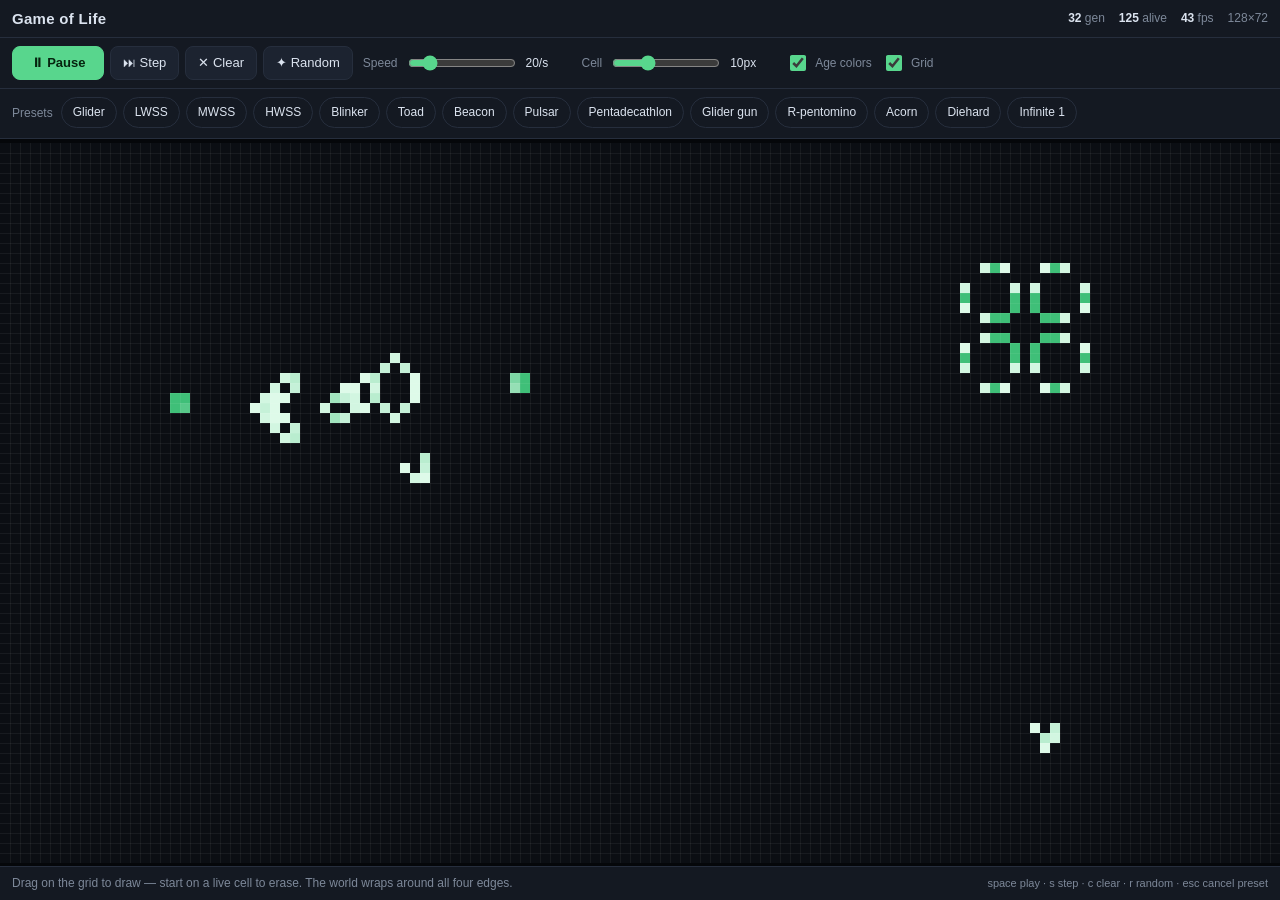
==== index.html @ c2ee35f7 "Add Conway's Game of Life on a toroidal grid A dependency-free HTML/JS simulation. The grid fills th" ====
<!DOCTYPE html>
<html lang="en">
<head>
<meta charset="utf-8">
<meta name="viewport" content="width=device-width, initial-scale=1, maximum-scale=1, user-scalable=no, viewport-fit=cover">
<meta name="color-scheme" content="dark">
<title>Conway's Game of Life — infinite torus</title>
<link rel="stylesheet" href="styles.css">
</head>
<body>
<div id="app">
  <header class="bar">
    <h1>Game of Life</h1>
    <div class="stats">
      <span><b id="stat-gen">0</b> gen</span>
      <span><b id="stat-pop">0</b> alive</span>
      <span><b id="stat-fps">0</b> fps</span>
      <span class="dim" id="stat-size">0×0</span>
    </div>
  </header>

  <div class="bar controls">
    <div class="group">
      <button id="btn-play" class="primary" aria-label="Play / pause">▶ Play</button>
      <button id="btn-step" aria-label="Step one generation">⏭ Step</button>
      <button id="btn-clear" aria-label="Clear the grid">✕ Clear</button>
      <button id="btn-random" aria-label="Fill with random cells">✦ Random</button>
    </div>
    <label class="slider">
      <span>Speed</span>
      <input id="speed" type="range" min="1" max="121" value="20">
      <output id="speed-out">20/s</output>
    </label>
    <label class="slider">
      <span>Cell</span>
      <input id="cellsize" type="range" min="2" max="28" value="10">
      <output id="cellsize-out">10px</output>
    </label>
    <label class="check"><input id="agecolors" type="checkbox" checked><span>Age colors</span></label>
    <label class="check"><input id="gridlines" type="checkbox" checked><span>Grid</span></label>
  </div>

  <div class="bar presets">
    <span class="presets-label">Presets</span>
    <div id="preset-chips" class="chips"></div>
  </div>

  <main id="stage">
    <canvas id="view"></canvas>
  </main>

  <footer class="bar hint">
    <span id="hint">Drag on the grid to draw — start on a live cell to erase. The world wraps around all four edges.</span>
    <span class="dim keys">space play · s step · c clear · r random · esc cancel preset</span>
  </footer>
</div>
<script src="app.js"></script>
</body>
</html>
---- styles.css ----
:root {
  --bg: #0b0e13;
  --panel: #141922;
  --panel-2: #1c2330;
  --line: #262e3d;
  --text: #dbe3ef;
  --dim: #7d8899;
  --accent: #58d68d;
  --accent-ink: #06240f;
}

* { box-sizing: border-box; }

html, body {
  margin: 0;
  height: 100%;
  overflow: hidden;
  background: var(--bg);
  color: var(--text);
  font: 14px/1.4 ui-sans-serif, -apple-system, "Segoe UI", Roboto, Helvetica, Arial, sans-serif;
  -webkit-text-size-adjust: 100%;
  -webkit-tap-highlight-color: transparent;
  overscroll-behavior: none;
}

#app {
  display: flex;
  flex-direction: column;
  height: 100%;
  padding: env(safe-area-inset-top) env(safe-area-inset-right) env(safe-area-inset-bottom) env(safe-area-inset-left);
}

.bar {
  display: flex;
  align-items: center;
  gap: 10px;
  padding: 8px 12px;
  background: var(--panel);
  border-bottom: 1px solid var(--line);
  flex: 0 0 auto;
  flex-wrap: wrap;
}

header.bar { justify-content: space-between; }

h1 {
  margin: 0;
  font-size: 15px;
  font-weight: 650;
  letter-spacing: .02em;
}

.stats {
  display: flex;
  gap: 14px;
  font-variant-numeric: tabular-nums;
  color: var(--dim);
  font-size: 12px;
}
.stats b { color: var(--text); font-weight: 600; }
.dim { color: var(--dim); }

.group { display: flex; gap: 6px; }

button {
  font: inherit;
  font-size: 13px;
  color: var(--text);
  background: var(--panel-2);
  border: 1px solid var(--line);
  border-radius: 8px;
  padding: 7px 12px;
  cursor: pointer;
  touch-action: manipulation;
  white-space: nowrap;
}
button:hover { border-color: #3a465c; }
button:active { transform: translateY(1px); }
button.primary {
  background: var(--accent);
  border-color: var(--accent);
  color: var(--accent-ink);
  font-weight: 600;
  min-width: 92px;
}

.slider {
  display: flex;
  align-items: center;
  gap: 8px;
  font-size: 12px;
  color: var(--dim);
}
.slider input { width: 108px; accent-color: var(--accent); }
.slider output {
  color: var(--text);
  font-variant-numeric: tabular-nums;
  min-width: 46px;
}

.check {
  display: flex;
  align-items: center;
  gap: 6px;
  font-size: 12px;
  color: var(--dim);
  cursor: pointer;
}
.check input { accent-color: var(--accent); width: 16px; height: 16px; }

.presets { gap: 8px; flex-wrap: nowrap; }
.presets-label {
  font-size: 12px;
  color: var(--dim);
  flex: 0 0 auto;
}
.chips {
  display: flex;
  gap: 6px;
  overflow-x: auto;
  scrollbar-width: none;
  padding-bottom: 2px;
}
.chips::-webkit-scrollbar { display: none; }
.chip {
  flex: 0 0 auto;
  font-size: 12px;
  padding: 6px 11px;
  border-radius: 999px;
  background: transparent;
}
.chip.active {
  background: var(--accent);
  border-color: var(--accent);
  color: var(--accent-ink);
  font-weight: 600;
}

#stage {
  flex: 1 1 auto;
  min-height: 0;
  display: flex;
  align-items: center;
  justify-content: center;
  background: #05070a;
  overflow: hidden;
}

canvas {
  display: block;
  touch-action: none;
  cursor: crosshair;
  image-rendering: pixelated;
}

.hint {
  font-size: 12px;
  color: var(--dim);
  justify-content: space-between;
  border-bottom: none;
  border-top: 1px solid var(--line);
}
.hint .keys { font-size: 11px; }

@media (max-width: 720px) {
  .stats span:nth-child(4) { display: none; }
  .slider input { width: 84px; }
  .hint .keys { display: none; }
  button { padding: 8px 12px; }
}
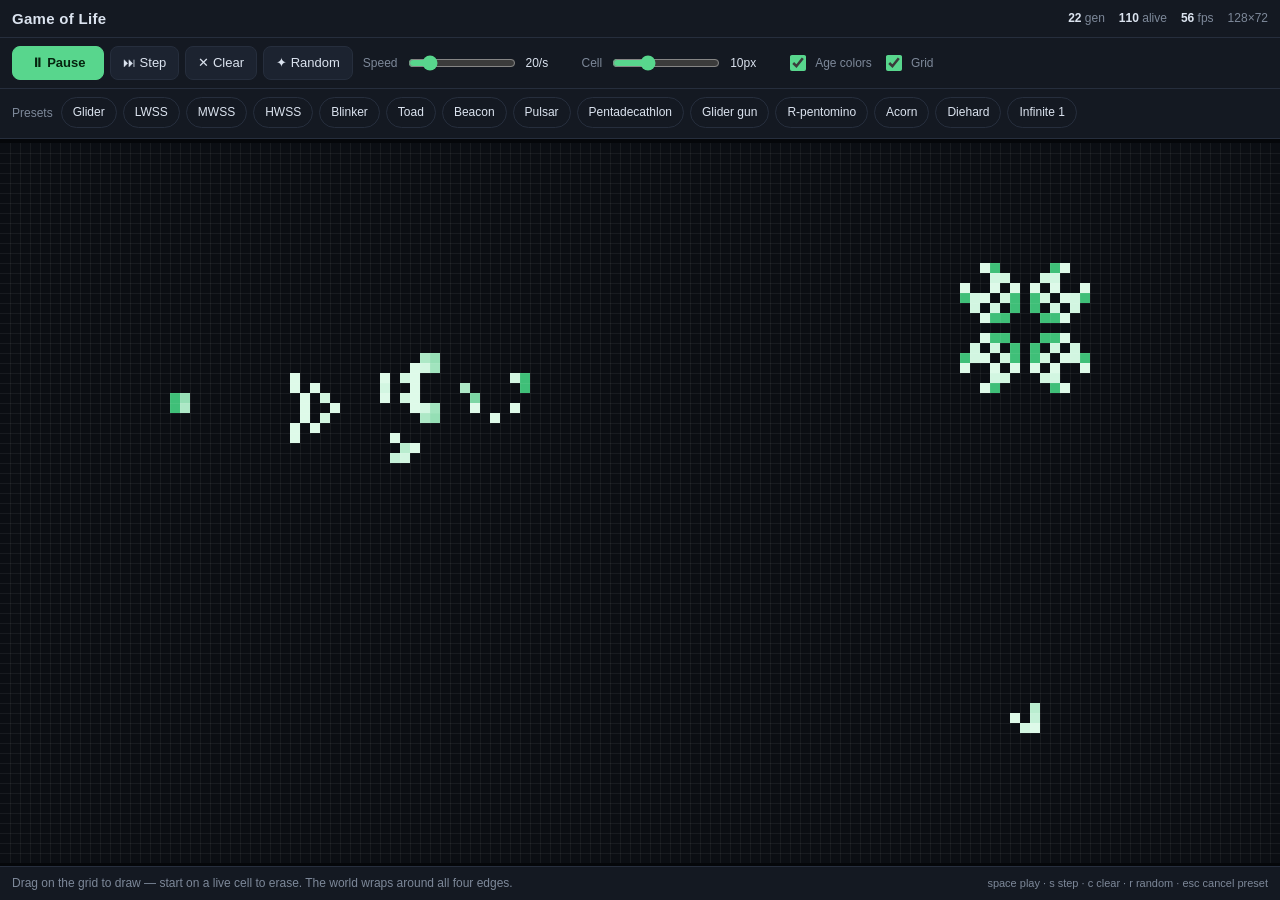
==== commit 16d976a4: "Add favicon and home-screen metadata An inline SVG glider favicon (no extra request, no 404 on mobil" ====
--- a/index.html
+++ b/index.html
@@ -5,6 +5,11 @@
 <meta name="viewport" content="width=device-width, initial-scale=1, maximum-scale=1, user-scalable=no, viewport-fit=cover">
 <meta name="color-scheme" content="dark">
 <title>Conway's Game of Life — infinite torus</title>
+<meta name="theme-color" content="#141922">
+<meta name="apple-mobile-web-app-capable" content="yes">
+<meta name="apple-mobile-web-app-status-bar-style" content="black-translucent">
+<meta name="apple-mobile-web-app-title" content="Life">
+<link rel="icon" href="data:image/svg+xml,%3Csvg xmlns='http://www.w3.org/2000/svg' viewBox='0 0 5 5'%3E%3Crect width='5' height='5' fill='%230b0e13'/%3E%3Cg fill='%2358d68d'%3E%3Crect x='2' y='1' width='1' height='1'/%3E%3Crect x='3' y='2' width='1' height='1'/%3E%3Crect x='1' y='3' width='1' height='1'/%3E%3Crect x='2' y='3' width='1' height='1'/%3E%3Crect x='3' y='3' width='1' height='1'/%3E%3C/g%3E%3C/svg%3E">
 <link rel="stylesheet" href="styles.css">
 </head>
 <body>
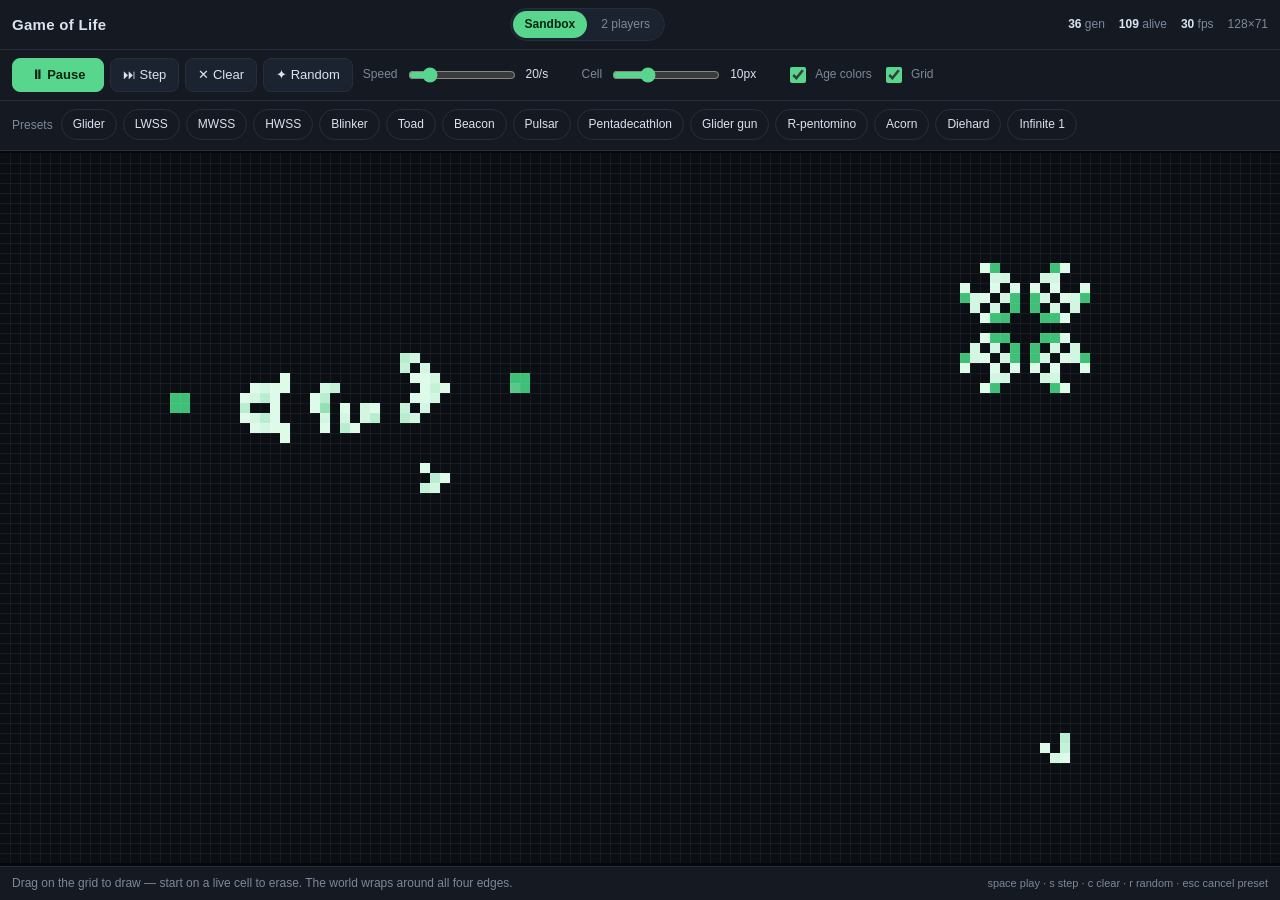
==== commit 1c919211: "Add a two-player mode and a switcher between the modes Blue against orange on one device, hot-seat. " ====
--- a/index.html
+++ b/index.html
@@ -16,6 +16,10 @@
 <div id="app">
   <header class="bar">
     <h1>Game of Life</h1>
+    <nav class="modes">
+      <a href="index.html" class="mode active" aria-current="page">Sandbox</a>
+      <a href="versus.html" class="mode">2 players</a>
+    </nav>
     <div class="stats">
       <span><b id="stat-gen">0</b> gen</span>
       <span><b id="stat-pop">0</b> alive</span>
@@ -59,6 +63,7 @@
     <span class="dim keys">space play · s step · c clear · r random · esc cancel preset</span>
   </footer>
 </div>
+<script src="patterns.js"></script>
 <script src="app.js"></script>
 </body>
 </html>
--- a/styles.css
+++ b/styles.css
@@ -168,3 +168,128 @@
   .hint .keys { display: none; }
   button { padding: 8px 12px; }
 }
+
+/* ---------------------------------------------------------------- mode switch */
+.modes {
+  display: flex;
+  gap: 2px;
+  padding: 2px;
+  background: var(--panel-2);
+  border: 1px solid var(--line);
+  border-radius: 999px;
+  flex: 0 0 auto;
+}
+.mode {
+  font-size: 12px;
+  padding: 5px 12px;
+  border-radius: 999px;
+  color: var(--dim);
+  text-decoration: none;
+  white-space: nowrap;
+}
+.mode:hover { color: var(--text); }
+.mode.active {
+  background: var(--accent);
+  color: var(--accent-ink);
+  font-weight: 600;
+}
+
+/* ----------------------------------------------------------------- scoreboard */
+.scoreboard {
+  display: flex;
+  gap: 8px;
+  flex-wrap: wrap;
+}
+.side {
+  display: flex;
+  align-items: center;
+  gap: 7px;
+  padding: 4px 10px;
+  border: 1px solid var(--line);
+  border-radius: 8px;
+  font-size: 12px;
+  color: var(--dim);
+  font-variant-numeric: tabular-nums;
+  transition: border-color .15s, background .15s;
+}
+.side b { color: var(--text); font-weight: 600; }
+.side .who { color: var(--text); font-weight: 600; }
+.side .swatch {
+  width: 10px; height: 10px;
+  border-radius: 3px;
+  flex: 0 0 auto;
+}
+#side-1 .swatch { background: #4d9ef0; }
+#side-2 .swatch { background: #f0953d; }
+#side-1.acting { border-color: #4d9ef0; background: rgba(77, 158, 240, .12); }
+#side-2.acting { border-color: #f0953d; background: rgba(240, 149, 61, .12); }
+
+/* ------------------------------------------------------------------- turn bar */
+.turnbar { gap: 12px; }
+.turn-label { font-size: 14px; font-weight: 600; }
+.turn-sub { font-size: 12px; }
+.spacer { flex: 1 1 auto; }
+button:disabled { opacity: .45; cursor: default; }
+button.ghost { background: transparent; color: var(--dim); }
+.chip .cost {
+  color: var(--dim);
+  font-variant-numeric: tabular-nums;
+  margin-left: 2px;
+}
+.chip.active .cost { color: inherit; opacity: .7; }
+.presets.disabled { opacity: .4; pointer-events: none; }
+
+/* -------------------------------------------------------------------- overlay */
+#stage { position: relative; }
+.overlay {
+  position: fixed;
+  inset: 0;
+  display: flex;
+  align-items: center;
+  justify-content: center;
+  background: rgba(5, 7, 10, .78);
+  padding: 20px;
+  z-index: 10;
+}
+.overlay.hidden { display: none; }
+.card {
+  background: var(--panel);
+  border: 1px solid var(--line);
+  border-radius: 14px;
+  padding: 22px;
+  max-width: 380px;
+  text-align: center;
+}
+.card.wide { max-width: 560px; text-align: left; max-height: 80vh; overflow-y: auto; }
+.card h2 { margin: 0 0 10px; font-size: 19px; }
+.card p { margin: 0 0 18px; color: var(--dim); font-size: 13px; }
+.card ul { margin: 0 0 18px; padding-left: 18px; color: var(--dim); font-size: 13px; }
+.card li { margin-bottom: 9px; }
+.card li b { color: var(--text); font-weight: 600; }
+
+@media (max-width: 720px) {
+  header.bar h1 { display: none; }
+  .bar { padding: 6px 10px; gap: 8px; }
+  .scoreboard { gap: 6px; }
+  .side { padding: 4px 8px; gap: 5px; }
+  .side .who { display: none; }
+  /* keep the label, Done and Restart on one row; the round line drops below */
+  .turnbar .spacer { display: none; }
+  .turn-label {
+    font-size: 13px;
+    flex: 1 1 0;          /* zero basis, so the buttons never get wrapped off the row */
+    min-width: 0;
+    overflow: hidden;
+    text-overflow: ellipsis;
+    white-space: nowrap;
+  }
+  .turn-sub { width: 100%; order: 3; }
+  /* one scrollable row rather than two stacked ones */
+  .controls {
+    flex-wrap: nowrap;
+    overflow-x: auto;
+    scrollbar-width: none;
+  }
+  .controls::-webkit-scrollbar { display: none; }
+  .controls > * { flex: 0 0 auto; }
+}
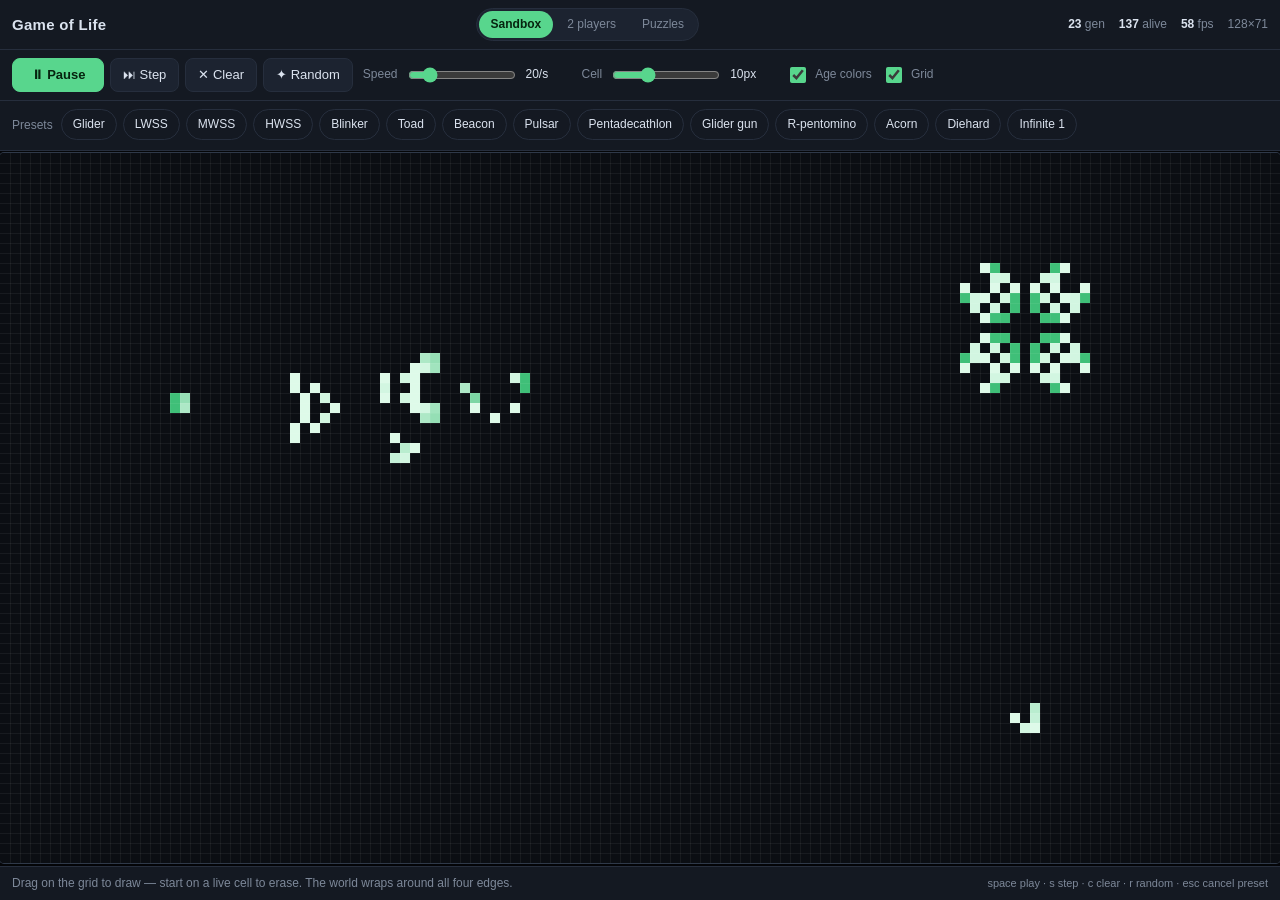
==== commit 08b05196: "Add a puzzle mode with solver-verified levels Thirteen boards covered in dirt. Add as few cells of y" ====
--- a/index.html
+++ b/index.html
@@ -19,6 +19,7 @@
     <nav class="modes">
       <a href="index.html" class="mode active" aria-current="page">Sandbox</a>
       <a href="versus.html" class="mode">2 players</a>
+      <a href="puzzle.html" class="mode">Puzzles</a>
     </nav>
     <div class="stats">
       <span><b id="stat-gen">0</b> gen</span>
--- a/styles.css
+++ b/styles.css
@@ -293,3 +293,18 @@
   .controls::-webkit-scrollbar { display: none; }
   .controls > * { flex: 0 0 auto; }
 }
+
+/* --------------------------------------------------------------------- puzzle */
+.levels { gap: 8px; flex-wrap: nowrap; }
+.levels .chip { min-width: 38px; text-align: center; }
+.stats .over b { color: #f0953d; }
+.card-actions {
+  display: flex;
+  gap: 8px;
+  justify-content: center;
+}
+/* the arena is bounded, unlike the other modes — the frame says so */
+#stage canvas {
+  border-radius: 4px;
+  box-shadow: 0 0 0 1px #2f3949, 0 8px 30px rgba(0, 0, 0, .45);
+}
